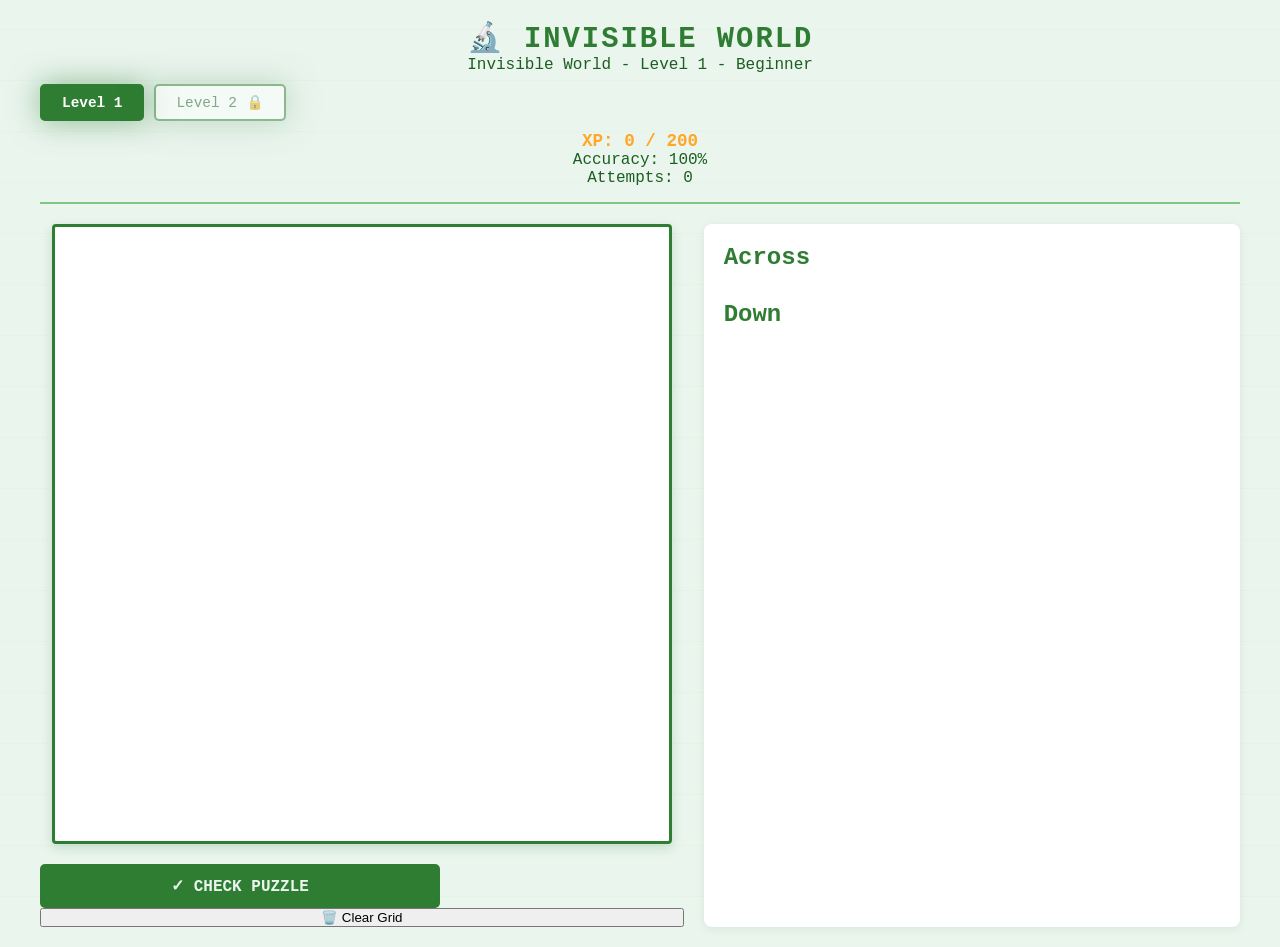
==== game.html @ a749aa23 "initial" ====
<!DOCTYPE html>
<html lang="en">
<head>
    <meta charset="UTF-8">
    <meta name="viewport" content="width=device-width, initial-scale=1.0">
    <title>🔬 Invisible World Crossword Challenge</title>
    <link rel="preconnect" href="https://fonts.googleapis.com">
    <link rel="preconnect" href="https://fonts.gstatic.com" crossorigin>
    <link href="https://fonts.googleapis.com/css2?family=Nunito:wght@400;600;700&display=swap" rel="stylesheet">
    <link rel="stylesheet" href="style.css">
</head>
<body>
    <div class="game-container">
        <div class="header">
            <div class="title-section">
                <h1 id="puzzle-title">🔬 Invisible World</h1>
                <p class="subtitle" id="level-subtitle">Microscopic Mysteries - Level 1</p>
            </div>
            <div class="level-buttons">
                <button class="level-btn active" data-level="1">Level 1</button>
                <button class="level-btn" data-level="2" id="level2-btn" disabled>Level 2 🔒</button>
            </div>
            <div class="stats-display">
                <div class="stat-box xp-display">
                    <span class="stat-label">XP:</span>
                    <span class="stat-value"><span id="current-xp">0</span> / <span id="max-xp">200</span></span>
                </div>
                <div class="stat-box accuracy-display">
                    <span class="stat-label">Accuracy:</span>
                    <span class="stat-value" id="accuracy-value">100%</span>
                </div>
                <div class="stat-box attempts-display">
                    <span class="stat-label">Attempts:</span>
                    <span class="stat-value" id="attempts-value">0</span>
                </div>
            </div>
        </div>

        <div class="hint-display hidden" id="hint-display">
            <span class="hint-icon">💡</span>
            <span class="hint-text" id="hint-text"></span>
        </div>

        <div class="crossword-container">
            <div id="crossword-grid"></div>
        </div>

        <div class="clues-container">
            <div class="clue-list-wrapper">
                <h2>Across</h2>
                <ol id="across-clues"></ol>
            </div>
            <div class="clue-list-wrapper">
                <h2>Down</h2>
                <ol id="down-clues"></ol>
            </div>
        </div>

        <div class="controls">
            <button id="check-btn" class="btn-primary">✓ Check Puzzle</button>
            <button id="clear-btn" class="btn-secondary">🗑️ Clear Grid</button>
        </div>
    </div>

    <div id="success-overlay" class="hidden">
        <div class="success-box">
            <h2 id="completion-message">🎉 Level Complete! 🎉</h2>
            <div class="completion-stats">
                <div class="stat-item">
                    <span class="stat-icon">⭐</span>
                    <span class="stat-label">XP Earned</span>
                    <span class="stat-number" id="earned-xp">0</span>
                </div>
                <div class="stat-item">
                    <span class="stat-icon">🎯</span>
                    <span class="stat-label">Accuracy</span>
                    <span class="stat-number" id="accuracy-display">100%</span>
                </div>
                <div class="stat-item">
                    <span class="stat-icon">⏱️</span>
                    <span class="stat-label">Time Taken</span>
                    <span class="stat-number" id="time-display">0:00</span>
                </div>
            </div>
            <div class="educational-fact" id="educational-fact">
                <h3>🔬 Did You Know?</h3>
                <p id="fact-text"></p>
            </div>
            <div class="completion-actions">
                <button class="next-level-btn hidden" id="next-level-btn">Continue to Level 2 →</button>
                <button class="replay-btn" id="replay-btn">↻ Play Again</button>
            </div>
        </div>
    </div>

    <div id="admin-panel" class="hidden">
        <h3>🔧 Admin Panel</h3>
        <p>Debug mode activated!</p>
        <button id="unlock-all-btn">Unlock All Levels</button>
        <button id="reset-progress-btn">Reset Progress</button>
    </div>

    <audio src="music.mp3" loop id="bg-music"></audio>

    <script src="AnalyticsManager.js"></script>
    <script src="script.js"></script>
</body>
</html>
---- style.css ----
:root {
    --background-color: #EAF5EE;
    --grid-background: #FFFFFF;
    --cell-background: #FFFFFF;
    --text-color: #1B5E20;
    --accent-color: #2E7D32;
    --highlight-color: rgba(129, 199, 132, 0.3);
    --focus-color: #FFF9C4; /* Light yellow for active cell */
    --focus-outline: #388E3C;
    --correct-color: #D5F0DC;
    --incorrect-color: #FCE4D6;
    --border-color: #81C784;
    --hint-color: #FFF59D;
    --xp-color: #FFA726;
}

* { box-sizing: border-box; margin: 0; padding: 0; }

body {
    font-family: 'Roboto Mono', monospace;
    background-color: var(--background-color);
    background-image: repeating-linear-gradient(0deg, transparent, transparent 50px, rgba(129, 199, 132, 0.05) 50px, rgba(129, 199, 132, 0.05) 51px);
    color: var(--text-color);
    display: flex;
    justify-content: center;
    align-items: flex-start;
    min-height: 100vh;
    padding: 20px;
}

.game-container {
    width: 100%;
    max-width: 1200px;
    display: grid;
    grid-template-areas:
        "header header"
        "grid clues"
        "controls clues";
    grid-template-columns: 1.2fr 1fr;
    gap: 20px;
}

.header { grid-area: header; text-align: center; border-bottom: 2px solid var(--border-color); padding-bottom: 15px; }
#puzzle-title { color: var(--accent-color); text-transform: uppercase; letter-spacing: 2px; font-size: 1.8em; }
#puzzle-level { margin-top: 5px; font-size: 1em; color: var(--text-color); }
.xp-display { margin-top: 10px; font-size: 1.1em; color: var(--xp-color); font-weight: bold; }
.crossword-container { grid-area: grid; display: flex; justify-content: center; align-items: center; }

#crossword-grid {
    display: grid;
    border: 3px solid var(--accent-color);
    background-color: var(--grid-background);
    gap: 1px;
    box-shadow: 0 4px 12px rgba(46, 125, 50, 0.2);
    border-radius: 4px;
    /* Use CSS variables set by JS to define grid size */
    grid-template-rows: repeat(var(--grid-rows, 10), 40px);
    grid-template-columns: repeat(var(--grid-cols, 10), 40px);
}

.grid-cell { position: relative; background-color: var(--cell-background); border: 1px solid #E8F5E9; }
.grid-cell.empty { background-color: var(--grid-background); border: 1px solid transparent; }
.clue-number { position: absolute; top: 2px; left: 2px; font-size: 0.6em; font-weight: bold; color: var(--text-color); }

.cell-input {
    width: 100%; height: 100%;
    background-color: transparent; border: none;
    text-align: center; font-size: 1.2em; font-weight: bold;
    color: var(--text-color); text-transform: uppercase;
    caret-color: var(--accent-color);
}

.grid-cell.focused-word { background-color: var(--highlight-color); }
.cell-input:focus { background-color: var(--focus-color); outline: 2px solid var(--focus-outline); }
.cell-input.correct { background-color: var(--correct-color); }
.cell-input.incorrect { background-color: var(--incorrect-color); }
.cell-input[readonly].correct { background-color: var(--correct-color); color: var(--text-color); cursor: not-allowed; }

.hint-box {
    background-color: var(--hint-color);
    border-left: 4px solid var(--xp-color);
    padding: 10px;
    margin: 10px 0;
    border-radius: 4px;
    font-size: 0.9em;
    color: #1B5E20;
    font-weight: 500;
}

.clues-container { grid-area: clues; display: flex; flex-direction: column; gap: 20px; padding: 20px; background-color: var(--grid-background); border-radius: 8px; box-shadow: 0 2px 8px rgba(46, 125, 50, 0.1); }
.clue-list-wrapper h2 { color: var(--accent-color); margin-bottom: 10px; }
.clue-list-wrapper ol { list-style-position: inside; font-size: 0.9em; }
li { padding: 5px; cursor: pointer; border-radius: 4px; transition: background-color 0.2s ease; }
li:hover { background-color: var(--cell-background); }
li.highlighted { background-color: var(--highlight-color); }

.controls { grid-area: controls; display: flex; flex-direction: column; ali46, 125, 50, 0.4); }

.level-buttons {
    display: flex;
    gap: 10px;
    margin-top: 10px;
}

.level-btn {
    padding: 8px 20px;
    font-size: 0.9em;
    font-family: 'Roboto Mono', monospace;
    background-color: var(--cell-background);
    color: var(--text-color);
    border: 2px solid var(--accent-color);
    border-radius: 5px;
    cursor: pointer;3px solid var(--accent-color); box-shadow: 0 0 30px rgba(46, 125, 50, 0.5); }
.success-box h2 { color: var(--accent-color); margin-bottom: 20px; }
.success-box p { margin: 10px 0; font-size: 1.1em; }
.success-box .xp-earned { font-size: 1.5em; color: var(--xp-color); font-weight: bold; margin: 15px 0; }
.success-box .next-level-btn {
    margin-top: 20px;
    padding: 12px 30px;
    font-size: 1em;
    background-color: var(--accent-color);
    color: white;
    border: none;
    border-radius: 5px;
    cursor: pointer;
    font-family: 'Roboto Mono', monospace;
    font-weight: bold;
    text-transform: uppercase;
}
.success-box .next-level-btn:hover {
    background-color: #1B5E20;

}

.level-btn:hover {
    background-color: var(--accent-color);
    color: white;
}

.level-btn.active {
    background-color: var(--accent-color);
    color: white;
    font-weight: bold;
}

.level-btn:disabled {
    opacity: 0.5;
    cursor: not-allowed;
ustify-content: center; gap: 15px; }

#check-btn {
    width: 100%;
    max-width: 400px;
    padding: 12px 25px; font-size: 1em;
    font-family: 'Roboto Mono', monospace; background-color: var(--accent-color);
    color: var(--background-color); border: none; border-radius: 5px;
    cursor: pointer; text-transform: uppercase; font-weight: bold;
    transition: transform 0.2s ease, box-shadow 0.2s ease;
}
#check-btn:hover { transform: translateY(-2px); box-shadow: 0 4px 8px rgba(3, 218, 198, 0.3); }

.hidden { display: none !important; }

#success-overlay { position: fixed; top: 0; left: 0; width: 100%; height: 100%; background-color: rgba(0, 0, 0, 0.7); display: flex; justify-content: center; align-items: center; z-index: 100; }
.success-box { background-color: var(--grid-background); padding: 40px; border-radius: 10px; text-align: center; border: 1px solid var(--accent-color); box-shadow: 0 0 20px rgba(3, 218, 198, 0.3); }
.success-box h2 { color: var(--accent-color); margin-bottom: 20px; }

#admin-panel { position: fixed; bottom: 20px; right: 20px; background-color: var(--grid-background); border: 1px solid var(--accent-color); border-radius: 8px; padding: 15px; z-index: 200; box-shadow: 0 4px 15px rgba(0, 0, 0, 0.5); }
#admin-panel h3 { color: var(--accent-color); margin-bottom: 10px; text-align: center; }

/* --- DEV MODE STYLES --- */
.dev-coords { position: absolute; bottom: 2px; right: 3px; font-size: 0.55em; font-weight: bold; color: rgba(255, 82, 82, 0.85); z-index: 5; display: none; }
.game-container.dev-mode .dev-coords { display: block; }
.game-container.dev-mode .clue-number { background-color: rgba(0,0,0,0.5); padding: 0 2px; border-radius: 2px; }
.dev-answer { position: absolute; top: 2px; right: 3px; font-size: 0.8em; font-weight: bold; color: rgba(100, 255, 100, 0.9); z-index: 5; display: none; }
.game-container.dev-answers-mode .dev-answer { display: block; }

/* --- RESPONSIVE MEDIA QUERIES --- */
@media (max-width: 900px) {
    .game-container {
        grid-template-areas: "header" "grid" "clues" "controls";
        grid-template-columns: 1fr;
    }
    .clues-container {
        flex-direction: row;
        justify-content: space-around;
    }
}

@media (max-width: 600px) {
    body { padding: 10px; }
    .clues-container { flex-direction: column; }
    
    #crossword-grid {
        grid-template-rows: repeat(var(--grid-rows, 10), min(35px, calc(90vw / var(--grid-cols, 10))));
        grid-template-columns: repeat(var(--grid-cols, 10), min(35px, calc(90vw / var(--grid-cols, 10))));
    }

    .grid-cell {
        background-color: #383838; /* Lighter grey for better mobile visibility */
    }

    .cell-input {
        font-size: 1em;
    }

    .clue-number {
        font-size: 0.5em;
    }
}
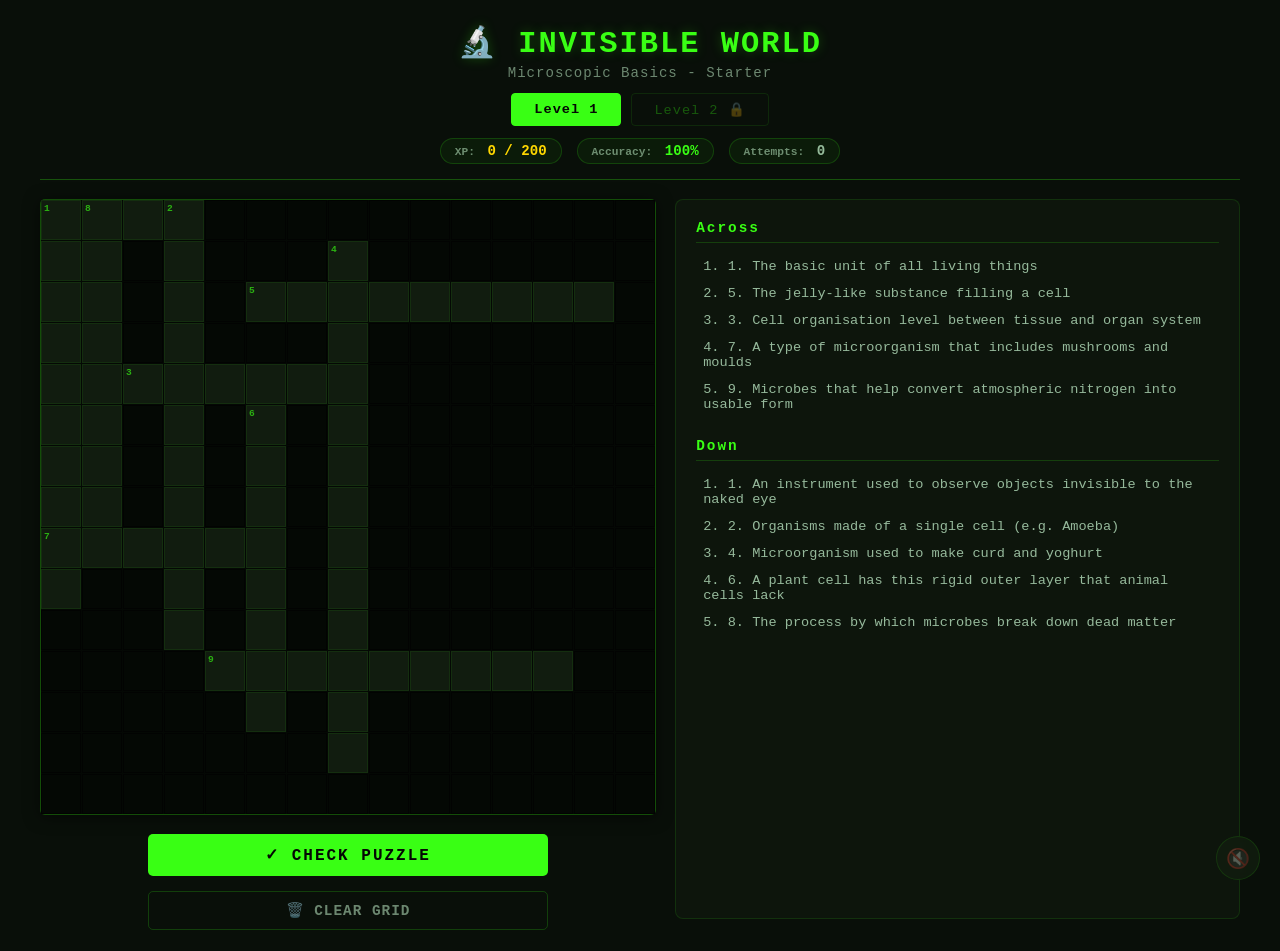
==== commit 620036f9: "micro organisms template" ====
--- a/game.html
+++ b/game.html
@@ -102,7 +102,43 @@
 
     <audio src="music.mp3" loop id="bg-music"></audio>
 
+    <!-- Music toggle button -->
+    <button class="music-btn" id="music-btn" title="Toggle Music">🔊</button>
+
     <script src="AnalyticsManager.js"></script>
     <script src="script.js"></script>
+    <script>
+        // Music persistence from landing page
+        const bgMusic = document.getElementById('bg-music');
+        const musicBtn = document.getElementById('music-btn');
+        let musicPlaying = false;
+
+        bgMusic.volume = 0.4;
+
+        function setMusicState(playing) {
+            musicPlaying = playing;
+            musicBtn.textContent = playing ? '🔊' : '🔇';
+            musicBtn.classList.toggle('muted', !playing);
+            sessionStorage.setItem('musicPlaying', playing ? '1' : '0');
+        }
+
+        // Restore state from landing page
+        const savedState = sessionStorage.getItem('musicPlaying');
+        if (savedState === '1') {
+            bgMusic.play().then(() => setMusicState(true)).catch(() => setMusicState(false));
+        } else {
+            setMusicState(false);
+        }
+
+        musicBtn.addEventListener('click', () => {
+            if (musicPlaying) {
+                bgMusic.pause();
+                setMusicState(false);
+            } else {
+                bgMusic.play().catch(() => {});
+                setMusicState(true);
+            }
+        });
+    </script>
 </body>
 </html>
--- a/style.css
+++ b/style.css
@@ -1,17 +1,18 @@
 :root {
-    --background-color: #EAF5EE;
-    --grid-background: #FFFFFF;
-    --cell-background: #FFFFFF;
-    --text-color: #1B5E20;
-    --accent-color: #2E7D32;
-    --highlight-color: rgba(129, 199, 132, 0.3);
-    --focus-color: #FFF9C4; /* Light yellow for active cell */
-    --focus-outline: #388E3C;
-    --correct-color: #D5F0DC;
-    --incorrect-color: #FCE4D6;
-    --border-color: #81C784;
-    --hint-color: #FFF59D;
-    --xp-color: #FFA726;
+    --background-color: #090f09;
+    --grid-background: #0d150c;
+    --cell-background: #111c0f;
+    --text-color: #d0ffd8;
+    --accent-color: #39ff14;
+    --highlight-color: rgba(57, 255, 20, 0.09);
+    --focus-color: rgba(57, 255, 20, 0.18);
+    --focus-outline: #39ff14;
+    --correct-color: rgba(57, 255, 20, 0.15);
+    --incorrect-color: rgba(255, 50, 50, 0.22);
+    --border-color: rgba(57, 255, 20, 0.28);
+    --hint-color: rgba(255, 214, 0, 0.1);
+    --xp-color: #ffd700;
+    --empty-cell: #040804;
 }
 
 * { box-sizing: border-box; margin: 0; padding: 0; }
@@ -19,48 +20,88 @@
 body {
     font-family: 'Roboto Mono', monospace;
     background-color: var(--background-color);
-    background-image: repeating-linear-gradient(0deg, transparent, transparent 50px, rgba(129, 199, 132, 0.05) 50px, rgba(129, 199, 132, 0.05) 51px);
     color: var(--text-color);
     display: flex;
     justify-content: center;
     align-items: flex-start;
     min-height: 100vh;
-    padding: 20px;
+    padding: clamp(10px, 2vw, 24px);
 }
 
 .game-container {
     width: 100%;
-    max-width: 1200px;
+    max-width: min(98vw, 1200px);
     display: grid;
     grid-template-areas:
         "header header"
         "grid clues"
         "controls clues";
-    grid-template-columns: 1.2fr 1fr;
-    gap: 20px;
-}
-
-.header { grid-area: header; text-align: center; border-bottom: 2px solid var(--border-color); padding-bottom: 15px; }
-#puzzle-title { color: var(--accent-color); text-transform: uppercase; letter-spacing: 2px; font-size: 1.8em; }
-#puzzle-level { margin-top: 5px; font-size: 1em; color: var(--text-color); }
-.xp-display { margin-top: 10px; font-size: 1.1em; color: var(--xp-color); font-weight: bold; }
-.crossword-container { grid-area: grid; display: flex; justify-content: center; align-items: center; }
+    grid-template-columns: auto 1fr;
+    gap: clamp(12px, 1.5vw, 20px);
+}
+
+/* --- HEADER --- */
+.header { grid-area: header; text-align: center; border-bottom: 1px solid var(--border-color); padding-bottom: 15px; }
+#puzzle-title { color: var(--accent-color); text-transform: uppercase; letter-spacing: 2px; font-size: clamp(1.2em, 3vw, 1.9em); text-shadow: 0 0 12px rgba(57,255,20,0.25); }
+.subtitle { margin-top: 4px; font-size: clamp(0.72em, 1.5vw, 0.88em); color: rgba(208,255,216,0.5); letter-spacing: 1px; }
+
+.stats-display { display: flex; justify-content: center; gap: 15px; margin-top: 12px; flex-wrap: wrap; }
+.stat-box { font-size: 0.88em; font-weight: bold; background: rgba(57,255,20,0.05); border: 1px solid rgba(57,255,20,0.18); padding: 4px 14px; border-radius: 20px; }
+.stat-box .stat-label { color: rgba(208,255,216,0.5); margin-right: 4px; }
+.xp-display .stat-value { color: var(--xp-color); }
+.accuracy-display .stat-value { color: var(--accent-color); }
+.attempts-display .stat-value { color: rgba(208,255,216,0.7); }
+
+.level-buttons { display: flex; gap: 10px; justify-content: center; margin-top: 12px; }
+.level-btn {
+    padding: 7px 22px;
+    font-size: 0.85em;
+    font-family: 'Roboto Mono', monospace;
+    background-color: transparent;
+    color: var(--accent-color);
+    border: 1px solid rgba(57,255,20,0.35);
+    border-radius: 4px;
+    cursor: pointer;
+    letter-spacing: 1px;
+    transition: all 0.2s ease;
+}
+.level-btn:hover { background-color: rgba(57,255,20,0.08); border-color: var(--accent-color); }
+.level-btn.active { background-color: var(--accent-color); color: #040804; font-weight: bold; border-color: var(--accent-color); }
+.level-btn:disabled { opacity: 0.3; cursor: not-allowed; }
+
+/* --- HINT BOX --- */
+.hint-display {
+    grid-column: 1 / -1;
+    background-color: rgba(255, 214, 0, 0.07);
+    border-left: 3px solid var(--xp-color);
+    padding: 10px 15px;
+    border-radius: 4px;
+    font-size: 0.88em;
+    color: #ffe082;
+    font-weight: 500;
+    display: flex;
+    gap: 8px;
+    align-items: flex-start;
+}
+.hint-icon { font-size: 1.2em; flex-shrink: 0; }
+
+/* --- GRID --- */
+.crossword-container { grid-area: grid; display: flex; justify-content: center; align-items: flex-start; }
 
 #crossword-grid {
     display: grid;
-    border: 3px solid var(--accent-color);
-    background-color: var(--grid-background);
+    border: 1px solid rgba(57,255,20,0.28);
+    background-color: var(--empty-cell);
     gap: 1px;
-    box-shadow: 0 4px 12px rgba(46, 125, 50, 0.2);
-    border-radius: 4px;
-    /* Use CSS variables set by JS to define grid size */
-    grid-template-rows: repeat(var(--grid-rows, 10), 40px);
-    grid-template-columns: repeat(var(--grid-cols, 10), 40px);
-}
-
-.grid-cell { position: relative; background-color: var(--cell-background); border: 1px solid #E8F5E9; }
-.grid-cell.empty { background-color: var(--grid-background); border: 1px solid transparent; }
-.clue-number { position: absolute; top: 2px; left: 2px; font-size: 0.6em; font-weight: bold; color: var(--text-color); }
+    box-shadow: 0 2px 16px rgba(0,0,0,0.5);
+    border-radius: 5px;
+    grid-template-rows: repeat(var(--grid-rows, 10), clamp(26px, min(3.5vw, 5vh), 40px));
+    grid-template-columns: repeat(var(--grid-cols, 10), clamp(26px, min(3.5vw, 5vh), 40px));
+}
+
+.grid-cell { position: relative; background-color: var(--cell-background); border: 1px solid rgba(57,255,20,0.08); transition: background-color 0.15s ease; }
+.grid-cell.empty { background-color: var(--empty-cell); border: 1px solid rgba(0,0,0,0.6); }
+.clue-number { position: absolute; top: 2px; left: 2px; font-size: 0.6em; font-weight: bold; color: rgba(57,255,20,0.65); z-index: 2; }
 
 .cell-input {
     width: 100%; height: 100%;
@@ -68,143 +109,164 @@
     text-align: center; font-size: 1.2em; font-weight: bold;
     color: var(--text-color); text-transform: uppercase;
     caret-color: var(--accent-color);
-}
+    cursor: pointer;
+}
+.cell-input:focus { outline: none; }
 
 .grid-cell.focused-word { background-color: var(--highlight-color); }
-.cell-input:focus { background-color: var(--focus-color); outline: 2px solid var(--focus-outline); }
-.cell-input.correct { background-color: var(--correct-color); }
-.cell-input.incorrect { background-color: var(--incorrect-color); }
-.cell-input[readonly].correct { background-color: var(--correct-color); color: var(--text-color); cursor: not-allowed; }
-
-.hint-box {
-    background-color: var(--hint-color);
-    border-left: 4px solid var(--xp-color);
-    padding: 10px;
-    margin: 10px 0;
-    border-radius: 4px;
+.grid-cell:has(.cell-input:focus) { background-color: var(--focus-color); outline: 1px solid rgba(57,255,20,0.7); }
+.cell-input.correct { color: var(--accent-color); }
+.grid-cell:has(.cell-input.correct) { background-color: var(--correct-color); }
+.cell-input.incorrect { color: #ff4455; }
+.grid-cell:has(.cell-input.incorrect) { background-color: var(--incorrect-color); }
+.cell-input[readonly] { cursor: not-allowed; }
+
+/* --- CLUES --- */
+.clues-container { grid-area: clues; display: flex; flex-direction: column; gap: 20px; padding: 20px; background-color: var(--grid-background); border-radius: 8px; border: 1px solid rgba(57,255,20,0.12); max-height: 80vh; overflow-y: auto; }
+.clue-list-wrapper h2 { color: var(--accent-color); margin-bottom: 10px; letter-spacing: 2px; font-size: 0.9em; border-bottom: 1px solid rgba(57,255,20,0.18); padding-bottom: 6px; }
+.clue-list-wrapper ol { list-style-position: inside; font-size: 0.85em; }
+li { padding: 6px 5px; cursor: pointer; border-radius: 4px; transition: background-color 0.15s ease; color: rgba(208,255,216,0.7); border-left: 2px solid transparent; }
+li:hover { background-color: rgba(57,255,20,0.06); color: var(--text-color); }
+li.highlighted { background-color: rgba(57,255,20,0.12); color: var(--accent-color); border-left-color: var(--accent-color); font-weight: bold; }
+
+/* --- CONTROLS --- */
+.controls { grid-area: controls; display: flex; flex-direction: column; align-items: center; gap: 15px; }
+
+#check-btn, .btn-primary {
+    width: 100%;
+    max-width: 400px;
+    padding: clamp(10px, 1.2vh, 13px) 25px;
+    font-size: clamp(0.85em, 1.5vw, 1em);
+    font-family: 'Roboto Mono', monospace;
+    background-color: var(--accent-color);
+    color: #040804;
+    border: none;
+    border-radius: 5px;
+    cursor: pointer;
+    text-transform: uppercase;
+    font-weight: bold;
+    letter-spacing: 2px;
+    transition: all 0.2s ease;
+    box-shadow: none;
+}
+#check-btn:hover, .btn-primary:hover { transform: translateY(-2px); box-shadow: 0 4px 16px rgba(0,0,0,0.4); }
+
+#clear-btn, .btn-secondary {
+    width: 100%;
+    max-width: 400px;
+    padding: 10px 25px;
     font-size: 0.9em;
-    color: #1B5E20;
-    font-weight: 500;
-}
-
-.clues-container { grid-area: clues; display: flex; flex-direction: column; gap: 20px; padding: 20px; background-color: var(--grid-background); border-radius: 8px; box-shadow: 0 2px 8px rgba(46, 125, 50, 0.1); }
-.clue-list-wrapper h2 { color: var(--accent-color); margin-bottom: 10px; }
-.clue-list-wrapper ol { list-style-position: inside; font-size: 0.9em; }
-li { padding: 5px; cursor: pointer; border-radius: 4px; transition: background-color 0.2s ease; }
-li:hover { background-color: var(--cell-background); }
-li.highlighted { background-color: var(--highlight-color); }
-
-.controls { grid-area: controls; display: flex; flex-direction: column; ali46, 125, 50, 0.4); }
-
-.level-buttons {
-    display: flex;
-    gap: 10px;
-    margin-top: 10px;
-}
-
-.level-btn {
-    padding: 8px 20px;
+    font-family: 'Roboto Mono', monospace;
+    background-color: transparent;
+    color: rgba(208,255,216,0.5);
+    border: 1px solid rgba(57,255,20,0.2);
+    border-radius: 5px;
+    cursor: pointer;
+    text-transform: uppercase;
+    font-weight: bold;
+    letter-spacing: 1px;
+    transition: all 0.2s ease;
+}
+#clear-btn:hover, .btn-secondary:hover { background-color: rgba(57,255,20,0.06); color: var(--text-color); border-color: rgba(57,255,20,0.4); }
+
+/* --- SUCCESS OVERLAY --- */
+.hidden { display: none !important; }
+
+#success-overlay { position: fixed; top: 0; left: 0; width: 100%; height: 100%; background-color: rgba(0,0,0,0.82); backdrop-filter: blur(4px); display: flex; justify-content: center; align-items: center; z-index: 100; padding: 20px; }
+.success-box { background-color: var(--grid-background); padding: clamp(20px, 4vw, 40px); border-radius: 12px; text-align: center; border: 1px solid rgba(57,255,20,0.3); box-shadow: 0 8px 32px rgba(0,0,0,0.6); max-width: 500px; width: 100%; }
+#completion-message { color: var(--accent-color); margin-bottom: 20px; font-size: clamp(1.3em, 3vw, 1.8em); }
+
+.completion-stats { display: flex; justify-content: center; gap: 30px; margin: 20px 0; flex-wrap: wrap; }
+.stat-item { display: flex; flex-direction: column; align-items: center; gap: 5px; }
+.stat-icon { font-size: 1.5em; }
+.stat-label { font-size: 0.8em; color: rgba(208,255,216,0.45); }
+.stat-number { font-size: 1.4em; font-weight: bold; color: var(--accent-color); }
+
+.educational-fact { background-color: rgba(57,255,20,0.05); border-left: 3px solid rgba(57,255,20,0.4); padding: 15px; border-radius: 4px; margin: 20px 0; text-align: left; }
+.educational-fact h3 { color: var(--accent-color); margin-bottom: 8px; font-size: 0.9em; letter-spacing: 1px; }
+.educational-fact p { font-size: 0.85em; line-height: 1.6; color: rgba(208,255,216,0.75); }
+
+.completion-actions { display: flex; gap: 10px; justify-content: center; flex-wrap: wrap; margin-top: 20px; }
+.next-level-btn, .replay-btn {
+    padding: 12px 25px;
     font-size: 0.9em;
-    font-family: 'Roboto Mono', monospace;
-    background-color: var(--cell-background);
-    color: var(--text-color);
-    border: 2px solid var(--accent-color);
-    border-radius: 5px;
-    cursor: pointer;3px solid var(--accent-color); box-shadow: 0 0 30px rgba(46, 125, 50, 0.5); }
-.success-box h2 { color: var(--accent-color); margin-bottom: 20px; }
-.success-box p { margin: 10px 0; font-size: 1.1em; }
-.success-box .xp-earned { font-size: 1.5em; color: var(--xp-color); font-weight: bold; margin: 15px 0; }
-.success-box .next-level-btn {
-    margin-top: 20px;
-    padding: 12px 30px;
-    font-size: 1em;
-    background-color: var(--accent-color);
-    color: white;
-    border: none;
-    border-radius: 5px;
-    cursor: pointer;
     font-family: 'Roboto Mono', monospace;
     font-weight: bold;
     text-transform: uppercase;
-}
-.success-box .next-level-btn:hover {
-    background-color: #1B5E20;
-
-}
-
-.level-btn:hover {
-    background-color: var(--accent-color);
-    color: white;
-}
-
-.level-btn.active {
-    background-color: var(--accent-color);
-    color: white;
-    font-weight: bold;
-}
-
-.level-btn:disabled {
-    opacity: 0.5;
-    cursor: not-allowed;
-ustify-content: center; gap: 15px; }
-
-#check-btn {
-    width: 100%;
-    max-width: 400px;
-    padding: 12px 25px; font-size: 1em;
-    font-family: 'Roboto Mono', monospace; background-color: var(--accent-color);
-    color: var(--background-color); border: none; border-radius: 5px;
-    cursor: pointer; text-transform: uppercase; font-weight: bold;
-    transition: transform 0.2s ease, box-shadow 0.2s ease;
-}
-#check-btn:hover { transform: translateY(-2px); box-shadow: 0 4px 8px rgba(3, 218, 198, 0.3); }
-
-.hidden { display: none !important; }
-
-#success-overlay { position: fixed; top: 0; left: 0; width: 100%; height: 100%; background-color: rgba(0, 0, 0, 0.7); display: flex; justify-content: center; align-items: center; z-index: 100; }
-.success-box { background-color: var(--grid-background); padding: 40px; border-radius: 10px; text-align: center; border: 1px solid var(--accent-color); box-shadow: 0 0 20px rgba(3, 218, 198, 0.3); }
-.success-box h2 { color: var(--accent-color); margin-bottom: 20px; }
-
-#admin-panel { position: fixed; bottom: 20px; right: 20px; background-color: var(--grid-background); border: 1px solid var(--accent-color); border-radius: 8px; padding: 15px; z-index: 200; box-shadow: 0 4px 15px rgba(0, 0, 0, 0.5); }
-#admin-panel h3 { color: var(--accent-color); margin-bottom: 10px; text-align: center; }
-
-/* --- DEV MODE STYLES --- */
+    letter-spacing: 1px;
+    border: none;
+    border-radius: 5px;
+    cursor: pointer;
+    transition: all 0.2s ease;
+}
+.next-level-btn { background-color: var(--accent-color); color: #040804; }
+.next-level-btn:hover { box-shadow: 0 4px 14px rgba(0,0,0,0.4); transform: translateY(-2px); }
+.replay-btn { background-color: transparent; color: var(--accent-color); border: 1px solid rgba(57,255,20,0.35); }
+.replay-btn:hover { background-color: rgba(57,255,20,0.08); transform: translateY(-2px); }
+
+/* --- ADMIN PANEL --- */
+#admin-panel { position: fixed; bottom: 20px; right: 20px; background-color: var(--grid-background); border: 1px solid rgba(57,255,20,0.3); border-radius: 8px; padding: 15px; z-index: 200; box-shadow: 0 0 20px rgba(57,255,20,0.1), 0 4px 20px rgba(0,0,0,0.6); }
+#admin-panel h3 { color: var(--accent-color); margin-bottom: 10px; text-align: center; font-size: 0.9em; letter-spacing: 1px; }
+#admin-panel button { display: block; width: 100%; margin-top: 8px; padding: 6px 10px; font-family: 'Roboto Mono', monospace; font-size: 0.8em; background: rgba(57,255,20,0.12); color: var(--accent-color); border: 1px solid rgba(57,255,20,0.25); border-radius: 4px; cursor: pointer; }
+
+/* --- DEV MODE --- */
 .dev-coords { position: absolute; bottom: 2px; right: 3px; font-size: 0.55em; font-weight: bold; color: rgba(255, 82, 82, 0.85); z-index: 5; display: none; }
 .game-container.dev-mode .dev-coords { display: block; }
-.game-container.dev-mode .clue-number { background-color: rgba(0,0,0,0.5); padding: 0 2px; border-radius: 2px; }
-.dev-answer { position: absolute; top: 2px; right: 3px; font-size: 0.8em; font-weight: bold; color: rgba(100, 255, 100, 0.9); z-index: 5; display: none; }
+.game-container.dev-mode .clue-number { background-color: rgba(57,255,20,0.1); padding: 0 2px; border-radius: 2px; }
+.dev-answer { position: absolute; top: 2px; right: 3px; font-size: 0.8em; font-weight: bold; color: rgba(57,255,20,0.9); z-index: 5; display: none; }
 .game-container.dev-answers-mode .dev-answer { display: block; }
 
-/* --- RESPONSIVE MEDIA QUERIES --- */
-@media (max-width: 900px) {
+/* --- MUSIC BUTTON (game page) --- */
+.music-btn {
+    position: fixed;
+    bottom: 20px;
+    right: 20px;
+    width: 44px;
+    height: 44px;
+    background-color: rgba(17, 28, 15, 0.9);
+    border: 1px solid rgba(57,255,20,0.3);
+    border-radius: 50%;
+    cursor: pointer;
+    display: flex;
+    justify-content: center;
+    align-items: center;
+    font-size: 1.2em;
+    color: var(--accent-color);
+    transition: all 0.2s ease;
+    z-index: 100;
+    backdrop-filter: blur(4px);
+}
+.music-btn:hover { border-color: rgba(57,255,20,0.6); background-color: rgba(57,255,20,0.1); }
+.music-btn.muted { color: rgba(208,255,216,0.3); border-color: rgba(57,255,20,0.12); }
+
+/* --- RESPONSIVE --- */
+@media (max-width: 1000px) {
+    .game-container {
+        grid-template-areas: "header header" "grid clues" "controls clues";
+        grid-template-columns: auto 1fr;
+    }
+}
+
+@media (max-width: 820px) {
     .game-container {
         grid-template-areas: "header" "grid" "clues" "controls";
         grid-template-columns: 1fr;
     }
-    .clues-container {
-        flex-direction: row;
-        justify-content: space-around;
+    .crossword-container { overflow-x: auto; }
+    .clues-container { flex-direction: row; justify-content: space-around; max-height: none; }
+    .controls { flex-direction: row; flex-wrap: wrap; justify-content: center; }
+    #check-btn, #clear-btn, .btn-primary, .btn-secondary { max-width: 200px; }
+}
+
+@media (max-width: 600px) {
+    .clues-container { flex-direction: column; }
+    #crossword-grid {
+        grid-template-rows: repeat(var(--grid-rows, 10), min(32px, calc(92vw / var(--grid-cols, 10))));
+        grid-template-columns: repeat(var(--grid-cols, 10), min(32px, calc(92vw / var(--grid-cols, 10))));
     }
-}
-
-@media (max-width: 600px) {
-    body { padding: 10px; }
-    .clues-container { flex-direction: column; }
-    
-    #crossword-grid {
-        grid-template-rows: repeat(var(--grid-rows, 10), min(35px, calc(90vw / var(--grid-cols, 10))));
-        grid-template-columns: repeat(var(--grid-cols, 10), min(35px, calc(90vw / var(--grid-cols, 10))));
-    }
-
-    .grid-cell {
-        background-color: #383838; /* Lighter grey for better mobile visibility */
-    }
-
-    .cell-input {
-        font-size: 1em;
-    }
-
-    .clue-number {
-        font-size: 0.5em;
-    }
-}+    .cell-input { font-size: 0.95em; }
+    .clue-number { font-size: 0.48em; }
+    .completion-stats { gap: 12px; }
+    .controls { flex-direction: column; }
+    #check-btn, #clear-btn, .btn-primary, .btn-secondary { max-width: 100%; }
+}
